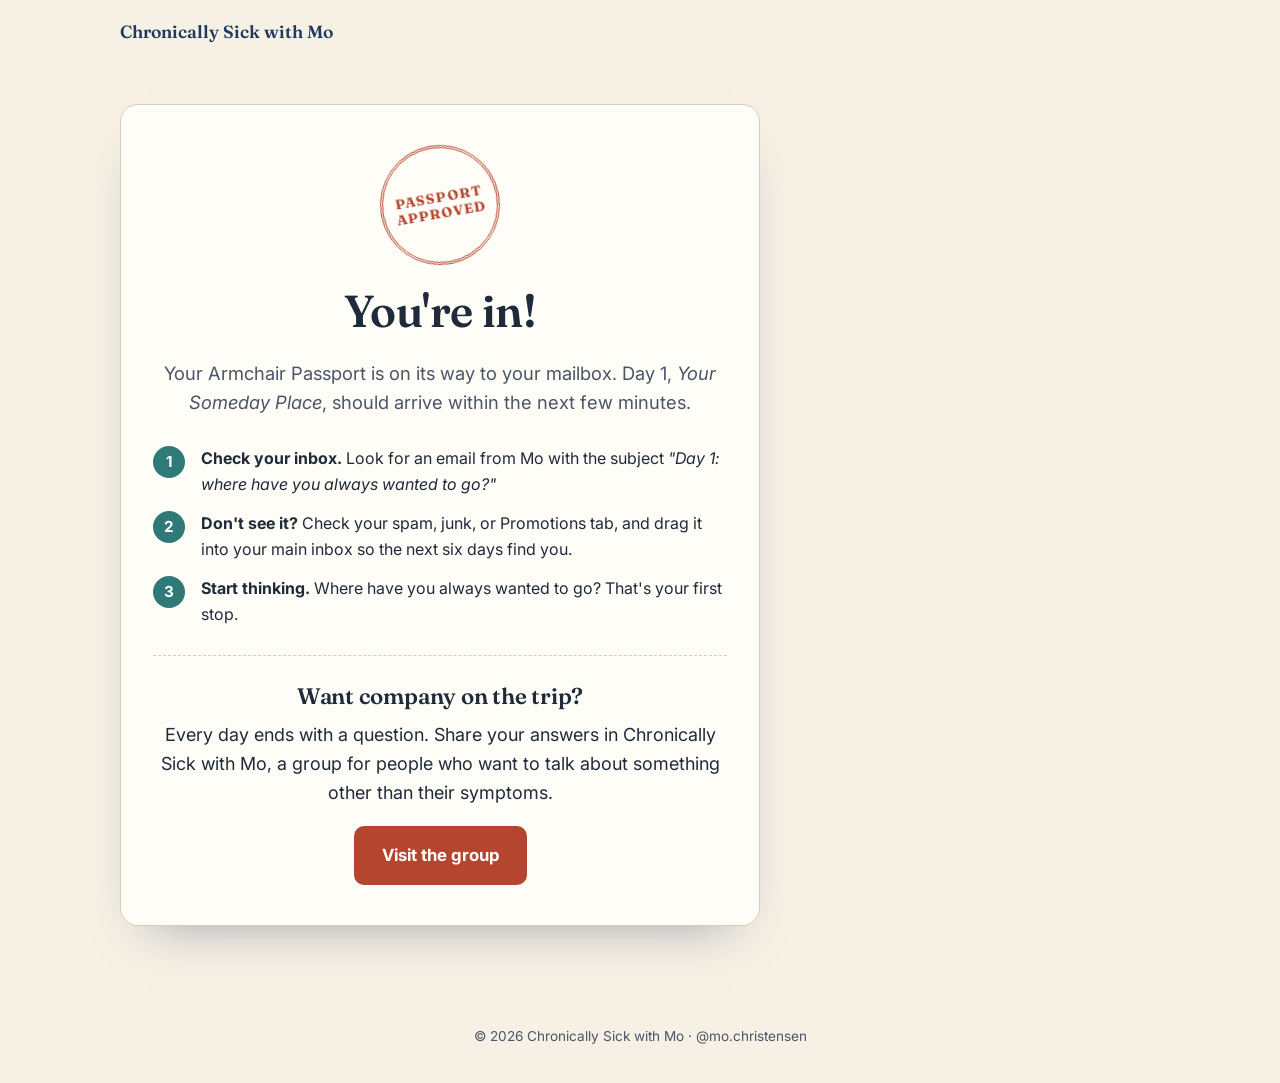
==== thank-you.html @ f4e2d604 "Armchair Passport landing page and confirmation page Co-Authored-By: Claude Opus 5.5 <noreply@anthro" ====
<!DOCTYPE html>
<html lang="en">
<head>
  <meta charset="UTF-8">
  <meta name="viewport" content="width=device-width, initial-scale=1">
  <title>You're In | The Armchair Passport</title>
  <meta name="robots" content="noindex">
  <link rel="icon" href="data:image/svg+xml,<svg xmlns='http://www.w3.org/2000/svg' viewBox='0 0 100 100'><text y='.9em' font-size='90'>🧭</text></svg>">
  <link rel="preconnect" href="https://fonts.googleapis.com">
  <link rel="preconnect" href="https://fonts.gstatic.com" crossorigin>
  <link href="https://fonts.googleapis.com/css2?family=Fraunces:opsz,wght@9..144,500;9..144,600;9..144,700&family=Inter:wght@400;600;700&display=swap" rel="stylesheet">
  <link rel="stylesheet" href="styles.css">
</head>
<body class="ty">

<header class="topbar">
  <div class="wrap">
    <a class="brand" href="index.html">Chronically Sick with Mo</a>
  </div>
</header>

<main>
  <div class="wrap">
    <div class="ticket">
      <div class="big-stamp" aria-hidden="true">Passport<br>Approved</div>
      <h1 style="font-size: clamp(2rem, 5vw, 2.8rem);">You're in<span id="name"></span>!</h1>
      <p class="lede">Your Armchair Passport is on its way to your mailbox. Day 1, <em>Your Someday Place</em>, should arrive within the next few minutes.</p>

      <ol class="steps">
        <li><span><strong>Check your inbox.</strong> Look for an email from Mo with the subject <em>"Day 1: where have you always wanted to go?"</em></span></li>
        <li><span><strong>Don't see it?</strong> Check your spam, junk, or Promotions tab, and drag it into your main inbox so the next six days find you.</span></li>
        <li><span><strong>Start thinking.</strong> Where have you always wanted to go? That's your first stop.</span></li>
      </ol>

      <hr class="divider">

      <h2 style="font-size: 1.4rem;">Want company on the trip?</h2>
      <p>Every day ends with a question. Share your answers in Chronically Sick with Mo, a group for people who want to talk about something other than their symptoms.</p>
      <a class="btn" href="#SKOOL-LINK">Visit the group</a>
    </div>
  </div>
</main>

<footer>
  <div class="wrap">
    <p>© 2026 Chronically Sick with Mo · @mo.christensen</p>
  </div>
</footer>

<script>
  try {
    const n = sessionStorage.getItem("ap_first_name");
    if (n) document.getElementById("name").textContent = ", " + n;
  } catch (_) {}
</script>
</body>
</html>
---- styles.css ----
:root {
  --paper: #f7f1e5;
  --paper-2: #efe5d2;
  --ink: #1f2a3a;
  --ink-soft: #4a5566;
  --navy: #1e3a5f;
  --teal: #2f7a78;
  --stamp: #b5452f;
  --gold: #c99a3d;
  --line: #d9ccb2;
  --white: #fffdf8;
  --radius: 14px;
  --serif: "Fraunces", Georgia, "Times New Roman", serif;
  --sans: "Inter", system-ui, -apple-system, "Segoe UI", Roboto, sans-serif;
}

* { box-sizing: border-box; }
html { scroll-behavior: smooth; }
@media (prefers-reduced-motion: reduce) { html { scroll-behavior: auto; } * { animation: none !important; transition: none !important; } }

body {
  margin: 0;
  background: var(--paper);
  color: var(--ink);
  font-family: var(--sans);
  font-size: 18px;
  line-height: 1.6;
  -webkit-font-smoothing: antialiased;
}

img { max-width: 100%; display: block; }
a { color: var(--navy); }

.wrap { width: 100%; max-width: 1080px; margin: 0 auto; padding: 0 20px; }
.narrow { max-width: 720px; }

h1, h2, h3 { font-family: var(--serif); font-weight: 600; line-height: 1.15; margin: 0 0 .5em; letter-spacing: -0.01em; }
h1 { font-size: clamp(2.2rem, 5.5vw, 3.6rem); }
h2 { font-size: clamp(1.7rem, 3.6vw, 2.4rem); }
h3 { font-size: 1.25rem; }
p { margin: 0 0 1em; }

.eyebrow {
  display: inline-block;
  font-size: .8rem; font-weight: 700; letter-spacing: .14em; text-transform: uppercase;
  color: var(--stamp);
  border: 2px solid var(--stamp); border-radius: 6px;
  padding: 4px 10px; margin-bottom: 18px;
  transform: rotate(-2deg);
}

section { padding: 72px 0; }
.alt { background: var(--paper-2); border-top: 1px solid var(--line); border-bottom: 1px solid var(--line); }

/* Top bar */
.topbar { padding: 18px 0; }
.topbar .wrap { display: flex; justify-content: space-between; align-items: center; gap: 12px; }
.brand { font-family: var(--serif); font-weight: 600; font-size: 1.1rem; color: var(--navy); text-decoration: none; }
.topbar .cta-link { font-size: .95rem; font-weight: 600; color: var(--teal); text-decoration: none; white-space: nowrap; }

/* Hero */
.hero { padding: 32px 0 72px; }
.hero-grid { display: grid; grid-template-columns: 1.15fr .85fr; gap: 48px; align-items: center; }
.hero .lede { font-size: 1.2rem; color: var(--ink-soft); max-width: 34em; }
.hero-points { list-style: none; padding: 0; margin: 24px 0 0; display: grid; gap: 10px; }
.hero-points li { display: flex; gap: 10px; align-items: flex-start; }
.hero-points li::before { content: "✈"; color: var(--teal); font-size: .95rem; line-height: 1.8; }

/* Passport card form */
.passport {
  background: var(--navy);
  color: #f3ead6;
  border-radius: 18px;
  padding: 30px 26px 26px;
  box-shadow: 0 20px 40px -18px rgba(30, 58, 95, .55), inset 0 0 0 2px rgba(201, 154, 61, .35);
  position: relative;
}
.passport::before {
  content: ""; position: absolute; inset: 10px; border: 1px dashed rgba(201, 154, 61, .45); border-radius: 12px; pointer-events: none;
}
.passport .crest { text-align: center; font-family: var(--serif); letter-spacing: .2em; text-transform: uppercase; font-size: .8rem; color: var(--gold); margin-bottom: 4px; }
.passport h2 { text-align: center; color: #fff; font-size: 1.6rem; margin-bottom: 6px; }
.passport .sub { text-align: center; font-size: .95rem; color: #d7cdb8; margin-bottom: 20px; }

.form { display: grid; gap: 12px; position: relative; }
.form label { font-size: .85rem; font-weight: 600; color: #e8dcc2; margin-bottom: -6px; }
.form input[type="text"], .form input[type="email"] {
  width: 100%; font: inherit; font-size: 1rem;
  padding: 14px 14px; border-radius: 10px;
  border: 2px solid transparent; background: var(--white); color: var(--ink);
}
.form input:focus { outline: none; border-color: var(--gold); }
.btn {
  display: inline-block; width: 100%;
  font: inherit; font-weight: 700; font-size: 1.05rem;
  padding: 16px 20px; border: 0; border-radius: 10px; cursor: pointer;
  background: var(--stamp); color: #fff; text-align: center; text-decoration: none;
  transition: transform .15s ease, background .15s ease;
}
.btn:hover { background: #9c3a27; transform: translateY(-1px); }
.btn:focus-visible { outline: 3px solid var(--gold); outline-offset: 2px; }
.btn[disabled] { opacity: .7; cursor: wait; transform: none; }
.fine { font-size: .8rem; color: #c9bfa9; text-align: center; margin: 4px 0 0; }
.form-error { display: none; font-size: .9rem; background: #fde8e3; color: #8a2a17; padding: 10px 12px; border-radius: 8px; }
.form-error.show { display: block; }
.hp { position: absolute; left: -9999px; width: 1px; height: 1px; overflow: hidden; }

/* Problem / idea */
.idea p { font-size: 1.15rem; }
.idea .pull { font-family: var(--serif); font-size: clamp(1.4rem, 3vw, 1.8rem); line-height: 1.35; color: var(--navy); border-left: 4px solid var(--stamp); padding-left: 18px; margin: 28px 0; }

/* Itinerary */
.section-head { text-align: center; max-width: 640px; margin: 0 auto 40px; }
.section-head p { color: var(--ink-soft); }
.days { display: grid; grid-template-columns: repeat(auto-fit, minmax(290px, 1fr)); gap: 18px; }
.day {
  background: var(--white); border: 1px solid var(--line); border-radius: var(--radius);
  padding: 22px 22px 20px; position: relative; overflow: hidden;
}
.day .stamp {
  float: right; margin: -4px -4px 10px 14px;
  width: 58px; height: 58px; border-radius: 50%;
  border: 2px dashed var(--teal); color: var(--teal);
  display: grid; place-items: center; text-align: center;
  font-family: var(--serif); font-weight: 600; font-size: .7rem; line-height: 1.1;
  transform: rotate(-12deg);
}
.day .stamp b { display: block; font-size: 1.3rem; }
.day:nth-child(even) .stamp { border-color: var(--stamp); color: var(--stamp); transform: rotate(9deg); }
.day h3 { margin-bottom: 8px; }
.day .q { clear: both; }
.day p { font-size: 1rem; color: var(--ink-soft); margin-bottom: 12px; }
.day .q { font-family: var(--serif); font-style: italic; font-size: 1rem; color: var(--navy); border-top: 1px dashed var(--line); padding-top: 12px; margin: 0; }

/* Levels */
.levels { display: grid; grid-template-columns: repeat(3, 1fr); gap: 18px; margin-top: 8px; }
.level { background: var(--white); border-radius: var(--radius); border: 1px solid var(--line); padding: 22px; text-align: center; }
.level .icon { font-size: 1.8rem; margin-bottom: 6px; }
.level p { font-size: 1rem; color: var(--ink-soft); margin: 0; }

/* Rules list */
.rules { list-style: none; padding: 0; margin: 32px 0 0; display: grid; grid-template-columns: repeat(2, 1fr); gap: 16px; }
.rules li { background: var(--white); border-left: 4px solid var(--teal); border-radius: 8px; padding: 16px 18px; font-size: 1rem; }
.rules strong { display: block; font-family: var(--serif); font-size: 1.1rem; color: var(--navy); margin-bottom: 2px; }

/* Fit */
.fit { display: grid; grid-template-columns: 1fr 1fr; gap: 24px; }
.fit .col { background: var(--white); border: 1px solid var(--line); border-radius: var(--radius); padding: 26px; }
.fit ul { padding-left: 1.1em; margin: 0; }
.fit li { margin-bottom: 8px; }
.fit .no h3 { color: var(--ink-soft); }

/* Host */
.host { display: grid; grid-template-columns: 160px 1fr; gap: 32px; align-items: center; }
.host .badge {
  width: 160px; height: 160px; border-radius: 50%;
  background: var(--navy); color: var(--gold);
  display: grid; place-items: center;
  font-family: var(--serif); font-size: 3.4rem; font-weight: 600;
  box-shadow: inset 0 0 0 6px var(--paper), inset 0 0 0 8px var(--gold);
}
.host .badge img { width: 100%; height: 100%; object-fit: cover; border-radius: 50%; }

/* FAQ */
.faq details { background: var(--white); border: 1px solid var(--line); border-radius: 10px; padding: 0 20px; margin-bottom: 12px; }
.faq summary { cursor: pointer; font-weight: 600; padding: 18px 0; list-style: none; display: flex; justify-content: space-between; gap: 16px; }
.faq summary::-webkit-details-marker { display: none; }
.faq summary::after { content: "+"; font-size: 1.4rem; line-height: 1; color: var(--teal); }
.faq details[open] summary::after { content: "–"; }
.faq details p { color: var(--ink-soft); font-size: 1rem; }

/* Final CTA */
.final { background: var(--navy); color: #f3ead6; text-align: center; }
.final h2 { color: #fff; }
.final p { color: #d7cdb8; max-width: 36em; margin-left: auto; margin-right: auto; }
.final .passport { max-width: 460px; margin: 28px auto 0; text-align: left; box-shadow: none; background: #24476f; }

footer { padding: 32px 0; font-size: .85rem; color: var(--ink-soft); text-align: center; }
footer p { margin: 4px 0; }

/* Thank-you page */
.ty { min-height: 100vh; display: flex; flex-direction: column; }
.ty main { flex: 1; display: grid; place-items: center; padding: 40px 0 64px; }
.ticket {
  background: var(--white); border: 1px solid var(--line); border-radius: 18px;
  max-width: 640px; width: 100%; padding: 40px 32px; text-align: center; position: relative;
  box-shadow: 0 24px 50px -30px rgba(30, 58, 95, .5);
}
.ticket .big-stamp {
  width: 120px; height: 120px; margin: 0 auto 20px; border-radius: 50%;
  border: 3px double var(--stamp); color: var(--stamp);
  display: grid; place-items: center; font-family: var(--serif); font-weight: 700;
  letter-spacing: .08em; text-transform: uppercase; font-size: .85rem; line-height: 1.2;
  transform: rotate(-10deg);
  animation: stampIn .5s cubic-bezier(.2, 1.6, .4, 1) both;
}
@keyframes stampIn { from { transform: scale(1.6) rotate(-25deg); opacity: 0; } to { transform: scale(1) rotate(-10deg); opacity: 1; } }
.ticket .lede { font-size: 1.15rem; color: var(--ink-soft); }
.steps { text-align: left; list-style: none; counter-reset: s; padding: 0; margin: 28px 0; display: grid; gap: 14px; }
.steps li { counter-increment: s; display: grid; grid-template-columns: 36px 1fr; gap: 12px; align-items: start; font-size: 1rem; }
.steps li::before { content: counter(s); width: 32px; height: 32px; border-radius: 50%; background: var(--teal); color: #fff; display: grid; place-items: center; font-weight: 700; font-size: .95rem; }
.ticket .btn { width: auto; padding-left: 28px; padding-right: 28px; }
.ticket .divider { border: 0; border-top: 1px dashed var(--line); margin: 28px 0; }

/* Responsive */
@media (max-width: 860px) {
  .hero-grid { grid-template-columns: 1fr; gap: 32px; }
  .levels, .rules, .fit { grid-template-columns: 1fr; }
  .host { grid-template-columns: 1fr; text-align: center; }
  .host .badge { margin: 0 auto; }
  section { padding: 56px 0; }
}
@media (max-width: 480px) {
  body { font-size: 17px; }
  .wrap { padding: 0 16px; }
  .passport { padding: 26px 18px 20px; }
  .ticket { padding: 32px 20px; }
  .brand { font-size: .95rem; }
  .topbar .cta-link { font-size: .85rem; }
}
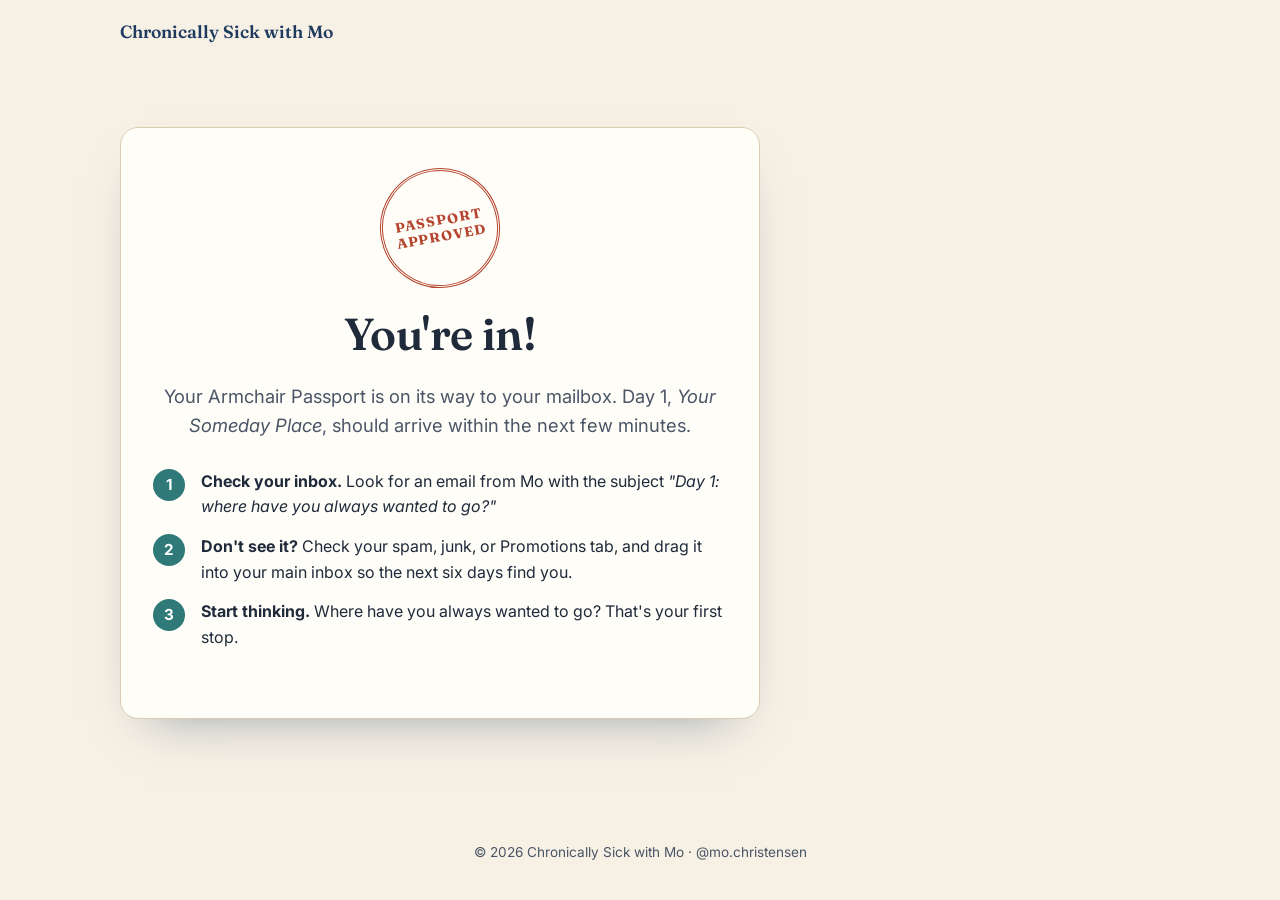
==== commit 478a7320: "Remove Skool group references Co-Authored-By: Claude Opus 5.5 <noreply@anthropic.com>" ====
--- a/thank-you.html
+++ b/thank-you.html
@@ -31,12 +31,6 @@
         <li><span><strong>Don't see it?</strong> Check your spam, junk, or Promotions tab, and drag it into your main inbox so the next six days find you.</span></li>
         <li><span><strong>Start thinking.</strong> Where have you always wanted to go? That's your first stop.</span></li>
       </ol>
-
-      <hr class="divider">
-
-      <h2 style="font-size: 1.4rem;">Want company on the trip?</h2>
-      <p>Every day ends with a question. Share your answers in Chronically Sick with Mo, a group for people who want to talk about something other than their symptoms.</p>
-      <a class="btn" href="#SKOOL-LINK">Visit the group</a>
     </div>
   </div>
 </main>
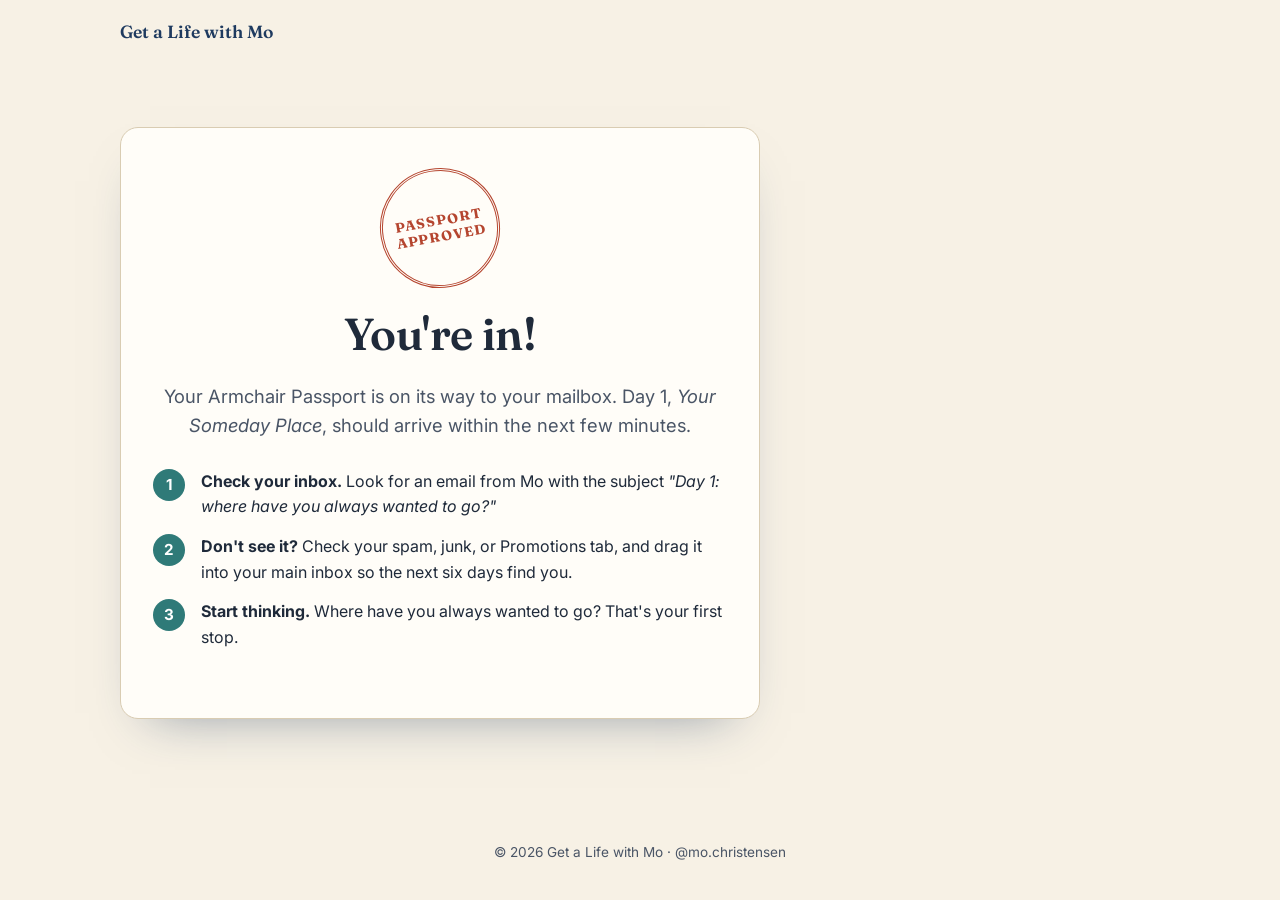
==== commit 02ac3dfb: "Rebrand to Get a Life with Mo Co-Authored-By: Claude Opus 5.5 <noreply@anthropic.com>" ====
--- a/thank-you.html
+++ b/thank-you.html
@@ -15,7 +15,7 @@
 
 <header class="topbar">
   <div class="wrap">
-    <a class="brand" href="index.html">Chronically Sick with Mo</a>
+    <a class="brand" href="index.html">Get a Life with Mo</a>
   </div>
 </header>
 
@@ -37,7 +37,7 @@
 
 <footer>
   <div class="wrap">
-    <p>© 2026 Chronically Sick with Mo · @mo.christensen</p>
+    <p>© 2026 Get a Life with Mo · @mo.christensen</p>
   </div>
 </footer>
 
